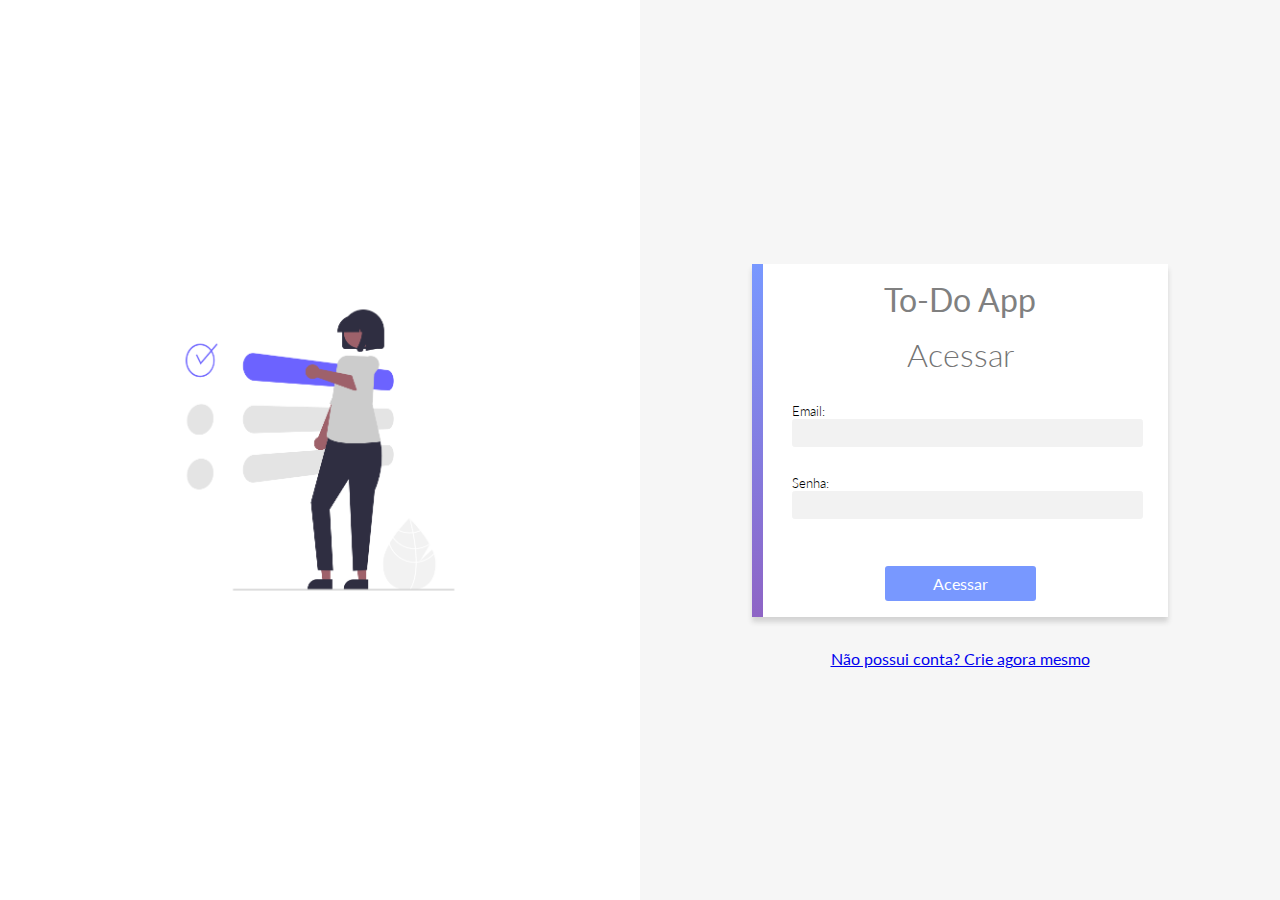
==== index.html @ 25e8f0e5 "initial commit" ====
<!DOCTYPE html>
<html lang="pt-BR">
  <head>
    <meta charset="UTF-8" />
    <meta http-equiv="X-UA-Compatible" content="IE=edge" />
    <meta name="viewport" content="width=device-width, initial-scale=1.0" />
    <title>To-Do App</title>

    <!-- ---------------- estilos compartilhados entre login e signup ---------------- -->
    <link rel="stylesheet" href="styles/acesso.css" />
  </head>

  <body>
    <div class="left">
      <img src="./assets/pessoa-login.png" alt="" />
    </div>

    <div class="right">
      <form>
        <div class="form-header">
          <p>To-Do App</p>
        </div>
        <h1>Acessar</h1>

        <label>
          Email:
          <input id="inputEmail" type="email" required />
          <span id="spanEmail">Insira um email no formato correto</span>
        </label>
        <label>
          Senha:
          <input id="inputPassword" type="password" required minlength="8" />
          <span id="spanSenha">A senha deve ter pelo menos 8 caracteres</span>
        </label>

        <button type="submit" id="buttonLogin">Acessar</button>
        <!-- disabled -->
      </form>
      <div class="ingressar">
        <a href="signup.html">Não possui conta? Crie agora mesmo</a>
      </div>
    </div>

    <!-- ---------------------- lógica aplicada no login ----------------------- -->
    <script src="./scripts/indexValidation.js"></script>
    <script src="./scripts/login.js"></script>
  </body>
</html>
---- styles/acesso.css ----
@import url('./common.css');

body{
  display: flex;
}

h1 {
  color: rgb(116, 116, 116);
  font-weight: 300;
  margin: .5em 0;
}

form {
  position: relative;
  max-width: 26em;
  background-color: white;
  display: flex;
  align-items: center;
  flex-direction: column;
  margin: 2em auto;
  box-shadow: 0 5px 5px lightgrey;
  padding: 1em 2.5em;
  box-sizing: border-box;
}

form:after {
  position: absolute;
  content: '';
  width: .7em;
  height: 100%;
  top: 0;
  left: 0;
  background: linear-gradient(var(--primary), var(--secondary));
}


input {
  width: 100%;
  padding: .4em .5em;
  background-color: var(--app-grey);
  border: 1px solid var(--app-grey);
  border-radius: .2em;
}

input:focus {
  outline: none;
  border: 1px solid lightgrey;
}

label {
  width: 100%;
  font-weight: 300;
  margin-bottom: -.1em;
  margin-top: 1em;
  font-size: .8em;
}

button {
  padding: .5em 3em;
  background-color: var(--primary);
  color: white;
  margin-top: 2em;
  font-weight: 400;
  font-size: 1em;
}

.form-header {
  color: grey;
  font-size: 2em;
}
.ingressar{
  text-align: center;
}
.left{
  width: 50%;  
  background-color: white;
  text-align: center;
  display: flex;
  align-items: center;
  justify-content: center;
}
.left img{
  width:60%;
}
.right{
  width: 50%;
  display: flex;
  flex-direction: column;
  align-items: center;
  justify-content: center;
}
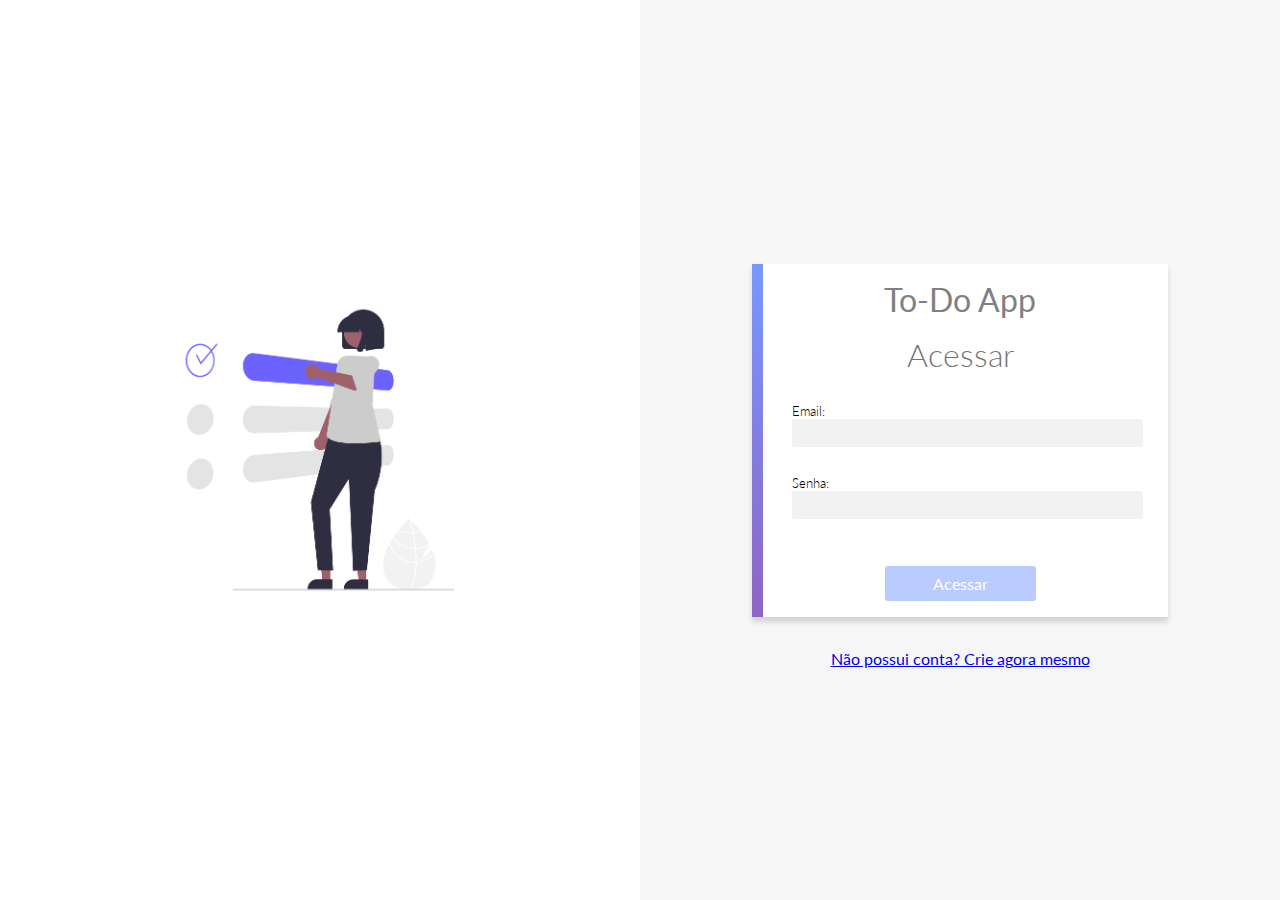
==== commit c47d8792: "add validacoes signup e update validacoes index/login" ====
--- a/index.html
+++ b/index.html
@@ -25,7 +25,7 @@
         <label>
           Email:
           <input id="inputEmail" type="email" required />
-          <span id="spanEmail">Insira um email no formato correto</span>
+          <span id="spanEmailIndex">Insira um email no formato correto</span>
         </label>
         <label>
           Senha:
@@ -33,8 +33,7 @@
           <span id="spanSenha">A senha deve ter pelo menos 8 caracteres</span>
         </label>
 
-        <button type="submit" id="buttonLogin">Acessar</button>
-        <!-- disabled -->
+        <button type="submit" id="buttonLogin" disabled>Acessar</button>
       </form>
       <div class="ingressar">
         <a href="signup.html">Não possui conta? Crie agora mesmo</a>
--- a/styles/acesso.css
+++ b/styles/acesso.css
@@ -47,6 +47,15 @@
   border: 1px solid lightgrey;
 }
 
+span {
+  opacity: 0;
+}
+
+span.show {
+  color: rgb(238, 65, 65);
+  opacity: 1;
+}
+
 label {
   width: 100%;
   font-weight: 300;
